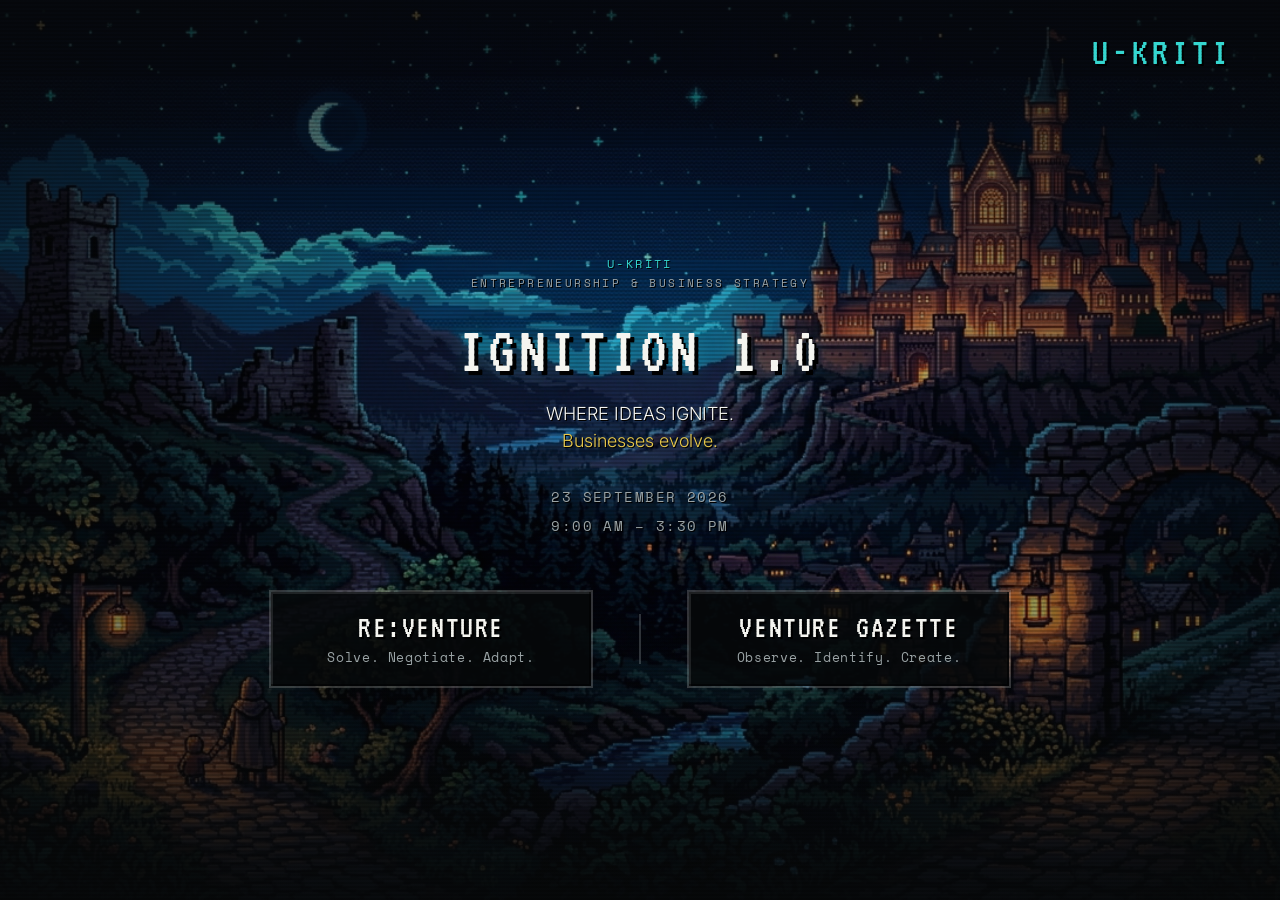
==== index.html @ 5719fa26 "Initial commit - IGNITION 1.0 Pixel Art Landing Page & Event Experiences" ====
<!DOCTYPE html>
<html lang="en">
<head>
  <meta charset="UTF-8">
  <meta name="viewport" content="width=device-width, initial-scale=1.0">
  <title>IGNITION 1.0 | U-KRITI</title>
  <link rel="preconnect" href="https://fonts.googleapis.com">
  <link rel="preconnect" href="https://fonts.gstatic.com" crossorigin>
  <link href="https://fonts.googleapis.com/css2?family=Inter:wght@300;400;500;600&family=Space+Mono:wght@400;700&family=VT323&display=swap" rel="stylesheet">
  <link rel="stylesheet" href="styles.css?v=20260916">
  <style>
    /* Critical Full-Bleed & Layout Safeguards */
    html, body { margin: 0; padding: 0; width: 100vw; overflow-x: hidden; }
    .split-container { width: 100vw !important; height: 100vh !important; position: fixed !important; top: 0 !important; left: 0 !important; display: flex !important; }
    .panel { width: 50% !important; height: 100% !important; position: relative !important; overflow: hidden !important; }
    .bg-image {
      position: absolute !important;
      top: 0 !important;
      width: 100vw !important;
      height: 100vh !important;
      background-image: url('assets/images/pixel-art-desktop.jpg') !important;
      background-size: cover !important;
      background-position: center center !important;
      background-repeat: no-repeat !important;
    }
    .left-panel .bg-image { left: 0 !important; }
    .right-panel .bg-image { left: -50vw !important; }
    @media (max-width: 767px) {
      .bg-image { background-image: url('assets/images/pixel-art-mobile.jpg') !important; }
    }
    .main-title { font-size: clamp(2.2rem, 5.5vw, 4.2rem) !important; max-width: 95vw !important; word-break: break-word !important; }
    .events-container { max-width: 100vw !important; box-sizing: border-box !important; padding: 0 1rem !important; }
    .event-choice { max-width: 320px !important; transform: none !important; margin: 0 !important; }
    .event-choice:hover { transform: translateY(-4px) !important; }
  </style>
</head>
<body>
  
  <!-- SPLIT SCREEN BACKGROUND -->
  <div class="split-container fade-in-bg">
    <div class="panel left-panel">
      <div class="bg-image"></div>
    </div>
    <div class="panel right-panel">
      <div class="bg-image"></div>
    </div>
    <div class="vignette-overlay"></div>
  </div>

  <!-- UI LAYER -->
  <div class="ui-layer">
    
    <!-- NAVIGATION -->
    <header class="navbar fade-in-nav">
      <!-- Empty spacer so space-between pushes the logo to the right -->
      <div></div>
      
      <div class="logo-container">
        U-KRITI
      </div>
    </header>

    <!-- MAIN HERO CONTENT -->
    <main class="main-content">
      <div class="hero-info">
        <div class="overline fade-in-info">
          <span class="brand">U-KRITI</span><br>
          <span class="desc">ENTREPRENEURSHIP & BUSINESS STRATEGY</span>
        </div>
        
        <h1 class="main-title fade-in-title">IGNITION 1.0</h1>
        
        <div class="tagline fade-in-info">
          <span class="tag-primary">WHERE IDEAS IGNITE.</span><br>
          <span class="tag-secondary">Businesses evolve.</span>
        </div>
        
        <div class="datetime fade-in-info">
          <span class="date">23 SEPTEMBER 2026</span>
          <span class="time">9:00 AM – 3:30 PM</span>
        </div>
      </div>

      <!-- EVENT CHOICES -->
      <div class="events-container fade-in-choices">
        <a href="reventure.html" class="event-choice re-venture">
          <div class="choice-content">
            <h2 class="choice-title">RE:VENTURE</h2>
            <p class="choice-desc">Solve. Negotiate. Adapt.</p>
          </div>
          <div class="hover-accent"></div>
        </a>
        
        <div class="event-separator"></div>
        
        <a href="venturegazette.html" class="event-choice venture-gazette">
          <div class="choice-content">
            <h2 class="choice-title">VENTURE GAZETTE</h2>
            <p class="choice-desc">Observe. Identify. Create.</p>
          </div>
          <div class="hover-accent"></div>
        </a>
      </div>
    </main>

    <!-- SUBTLE PIXEL UI DECORATIONS (Removed) -->
  </div>

  <script src="script.js"></script>
</body>
</html>
---- styles.css ----
/* ==========================================================================
   IGNITION 1.0 - PIXEL ART IMMERSIVE LANDING PAGE
   ========================================================================== */

/* --- CSS VARIABLES --- */
:root {
  /* Restrained Palette */
  --bg-dark: #07090A;
  --bg-deep: #101415;
  --text-light: #F5F5F0;
  --text-muted: #9AA3A5;
  --accent-cyan: #35D6D0;
  --accent-yellow: #E8C84A;
  --accent-orange: #FF6A1A;

  /* Typography */
  --font-primary: 'Inter', sans-serif;
  --font-pixel: 'Space Mono', monospace;
  --font-retro: 'VT323', monospace;
  
  /* Animations */
  --ease-cinematic: cubic-bezier(0.2, 0.8, 0.2, 1);
}

/* --- RESET & BASE --- */
*, *::before, *::after {
  box-sizing: border-box;
  margin: 0;
  padding: 0;
}

body {
  background-color: var(--bg-dark);
  color: var(--text-light);
  font-family: var(--font-primary);
  overflow-x: hidden;
  min-height: 100vh;
  -webkit-font-smoothing: antialiased;
  -moz-osx-font-smoothing: grayscale;
}

a {
  text-decoration: none;
  color: inherit;
}

/* --- SPLIT SCREEN BACKGROUND --- */
.split-container {
  position: fixed;
  top: 0;
  left: 0;
  width: 100vw;
  height: 100vh;
  display: flex;
  z-index: -1;
  opacity: 0;
  animation: fadeInBg 0.3s var(--ease-cinematic) forwards;
}

.panel {
  width: 50%;
  height: 100%;
  position: relative;
  overflow: hidden;
  transition: transform 1.5s cubic-bezier(0.7, 0, 0.2, 1);
}

.split-container.doors-open .left-panel { transform: translateX(-100%); }
.split-container.doors-open .right-panel { transform: translateX(100%); }

.bg-image {
  position: absolute;
  top: 0;
  width: 100vw;
  height: 100vh;
  /* Ensure the user provided image is used and path is correct */
  background-image: url('assets/images/pixel-art-desktop.jpg'), linear-gradient(var(--bg-deep), var(--bg-dark));
  background-size: cover;
  background-position: center center;
  background-repeat: no-repeat;
  /* Keep pixel art crisp */
  image-rendering: pixelated;
  background-color: var(--bg-dark);
}

/* Fallback for better rendering if it's not a tiny image */
@supports (image-rendering: -webkit-optimize-contrast) {
  .bg-image {
    image-rendering: -webkit-optimize-contrast;
  }
}

.left-panel .bg-image {
  left: 0;
}

.right-panel .bg-image {
  left: -50vw;
}

/* Darkening overlay for readability without destroying art */
.vignette-overlay {
  position: absolute;
  top: 0;
  left: 0;
  width: 100vw;
  height: 100vh;
  background: radial-gradient(circle at center, rgba(7, 9, 10, 0.1) 0%, rgba(7, 9, 10, 0.7) 100%),
              linear-gradient(to bottom, rgba(7, 9, 10, 0.6) 0%, rgba(7, 9, 10, 0) 30%, rgba(7, 9, 10, 0) 70%, rgba(7, 9, 10, 0.9) 100%);
  pointer-events: none;
}

/* Unique Retro Scanline Pattern */
.vignette-overlay::after {
  content: "";
  position: absolute;
  top: 0;
  left: 0;
  width: 100vw;
  height: 100vh;
  background: linear-gradient(rgba(18, 16, 16, 0) 50%, rgba(0, 0, 0, 0.3) 50%);
  background-size: 100% 4px;
  pointer-events: none;
  z-index: 2;
  opacity: 0.6;
}

/* --- UI LAYER --- */
.ui-layer {
  position: relative;
  z-index: 10;
  min-height: 100vh;
  display: flex;
  flex-direction: column;
  transition: opacity 0.8s ease, transform 0.8s ease;
  animation: crtFlicker 6s infinite;
}

@keyframes crtFlicker {
  0% { opacity: 0.98; }
  5% { opacity: 0.92; }
  10% { opacity: 0.99; }
  15% { opacity: 1; }
  100% { opacity: 1; }
}

.ui-layer.fade-out { 
  opacity: 0; 
  transform: scale(1.05); 
  pointer-events: none; 
}

/* --- NAVIGATION --- */
.navbar {
  display: flex;
  justify-content: space-between;
  align-items: center;
  padding: 2.5rem 4rem;
  opacity: 0;
  animation: fadeInInfo 0.4s 0.7s var(--ease-cinematic) forwards;
}

.logo-container {
  font-family: var(--font-retro);
  font-size: 2.5rem;
  color: var(--accent-cyan);
  text-shadow: 2px 2px 0 #000;
  letter-spacing: 0.1em;
}

.logo-container .logo {
  max-width: 125px;
  height: auto;
  display: block;
}

.nav-links {
  display: flex;
  gap: 2.5rem;
  align-items: center;
}

.nav-item {
  font-family: var(--font-pixel);
  font-size: 0.85rem;
  letter-spacing: 0.1em;
  color: var(--text-muted);
  text-transform: uppercase;
  transition: color 0.2s steps(2);
  text-shadow: 1px 1px 0 #000;
}

.nav-item:hover {
  color: var(--accent-yellow);
}

.btn-register {
  font-family: var(--font-retro);
  font-size: 1.2rem;
  letter-spacing: 0.1em;
  color: var(--text-light);
  padding: 0.5rem 1.5rem;
  position: relative;
  background: rgba(7, 9, 10, 0.4);
  /* Pixel art border using box-shadow */
  box-shadow: 
    inset -2px -2px 0px rgba(0,0,0,0.5),
    inset 2px 2px 0px rgba(255,255,255,0.2),
    0 0 0 2px var(--text-muted);
  transition: all 0.2s steps(2);
  text-transform: uppercase;
}

.btn-register:hover {
  color: var(--accent-orange);
  background: rgba(255, 106, 26, 0.1);
  box-shadow: 
    inset -2px -2px 0px rgba(0,0,0,0.5),
    inset 2px 2px 0px rgba(255,255,255,0.2),
    0 0 0 2px var(--accent-orange);
  transform: translateY(2px);
}

.mobile-menu-toggle {
  display: none;
  flex-direction: column;
  gap: 4px;
  cursor: pointer;
  padding: 0.5rem;
}

.pixel-bar {
  width: 24px;
  height: 4px; /* Chunkier for pixel feel */
  background-color: var(--text-light);
}

/* --- MAIN HERO CONTENT --- */
.main-content {
  flex: 1;
  display: flex;
  flex-direction: column;
  align-items: center;
  justify-content: center;
  text-align: center;
  padding: 2rem 1rem 6rem 1rem;
}

.hero-info {
  margin-bottom: 3.5rem;
}

.overline {
  font-family: var(--font-pixel);
  font-size: 0.75rem;
  letter-spacing: 0.2em;
  color: var(--accent-cyan);
  margin-bottom: 1.5rem;
  line-height: 1.6;
  text-shadow: 1px 1px 0 #000;
}

.overline .desc {
  color: var(--text-muted);
  font-size: 0.7rem;
}

.main-title {
  font-family: var(--font-retro);
  font-weight: 400;
  font-size: clamp(2.5rem, 6.5vw, 4.8rem);
  letter-spacing: 0.05em;
  margin-bottom: 1rem;
  color: var(--text-light);
  text-transform: uppercase;
  text-shadow: 4px 4px 0 #000, 0 0 20px rgba(53,214,208,0.3);
  line-height: 1;
  max-width: 100%;
  word-break: break-word;
  
  opacity: 0;
  animation: fadeInTitle 0.4s 0.3s var(--ease-cinematic) forwards;
}

.tagline {
  font-family: var(--font-primary);
  font-size: 1.125rem;
  font-weight: 300;
  line-height: 1.5;
  margin-bottom: 2rem;
  color: var(--text-light);
  text-shadow: 1px 1px 0 #000;
}

.tagline .tag-secondary {
  color: var(--accent-yellow);
}

.datetime {
  font-family: var(--font-pixel);
  font-size: 0.9rem;
  letter-spacing: 0.1em;
  color: var(--text-muted);
  display: flex;
  flex-direction: column;
  gap: 0.5rem;
  text-shadow: 1px 1px 0 #000;
}

/* Default hidden state for info */
.fade-in-info {
  opacity: 0;
  animation: fadeInInfo 0.4s 0.7s var(--ease-cinematic) forwards;
}

/* --- EVENT CHOICES --- */
.events-container {
  display: flex;
  align-items: center;
  justify-content: center;
  gap: 2rem;
  width: 100%;
  max-width: 100%;
  padding: 0 1rem;
  box-sizing: border-box;
  opacity: 0;
  animation: fadeInChoices 0.4s 0.5s var(--ease-cinematic) forwards;
}

.event-choice {
  position: relative;
  display: flex;
  flex-direction: column;
  align-items: center;
  padding: 1.2rem 1.8rem;
  cursor: pointer;
  background: rgba(7, 9, 10, 0.85);
  box-shadow: 
    inset -2px -2px 0px rgba(0,0,0,0.5),
    inset 2px 2px 0px rgba(255,255,255,0.1),
    0 0 0 2px rgba(245, 245, 240, 0.2);
  transition: all 0.2s ease;
  max-width: 320px;
  width: 100%;
  box-sizing: border-box;
}

.choice-content {
  position: relative;
  z-index: 2;
  text-align: center;
}

.choice-title {
  font-family: var(--font-retro);
  font-weight: 400;
  font-size: 2.2rem;
  letter-spacing: 0.05em;
  color: var(--text-light);
  margin-bottom: 0.3rem;
  transition: color 0.2s steps(2);
  text-shadow: 2px 2px 0 #000;
  white-space: nowrap;
}

.choice-desc {
  font-family: var(--font-pixel);
  font-size: 0.8rem;
  color: var(--text-muted);
  letter-spacing: 0.05em;
  transition: color 0.2s steps(2);
}

/* Separator between events */
.event-separator {
  width: 2px;
  height: 50px;
  background-color: rgba(154, 163, 165, 0.3);
  flex-shrink: 0;
}

/* Hover Effects */
.event-choice:hover {
  background: rgba(16, 20, 21, 0.9);
}

.event-choice.re-venture:hover {
  transform: translateY(-4px);
  box-shadow: 
    inset -2px -2px 0px rgba(0,0,0,0.5),
    inset 2px 2px 0px rgba(53, 214, 208, 0.2),
    0 0 0 2px var(--accent-cyan);
}
.event-choice.re-venture:hover .choice-title {
  color: var(--accent-cyan);
}

.event-choice.venture-gazette:hover {
  transform: translateY(-4px);
  box-shadow: 
    inset -2px -2px 0px rgba(0,0,0,0.5),
    inset 2px 2px 0px rgba(232, 200, 74, 0.2),
    0 0 0 2px var(--accent-yellow);
}
.event-choice.venture-gazette:hover .choice-title {
  color: var(--accent-yellow);
}

/* --- PIXEL DECORATIONS --- */
.pixel-decors {
  position: absolute;
  top: 0;
  left: 0;
  width: 100%;
  height: 100%;
  pointer-events: none;
  z-index: 10;
}

.decor {
  position: absolute;
  width: 6px;
  height: 6px;
  background-color: var(--text-muted);
  opacity: 0.4;
  box-shadow: 2px 2px 0 #000;
}

.decor.top-left { top: 2rem; left: 2rem; }
.decor.top-right { top: 2rem; right: 2rem; }
.decor.bottom-left { bottom: 2rem; left: 2rem; }
.decor.bottom-right { bottom: 2rem; right: 2rem; }


/* --- KEYFRAMES --- */
@keyframes fadeInBg {
  from { opacity: 0; }
  to { opacity: 1; }
}

@keyframes fadeInTitle {
  from { opacity: 0; transform: translateY(10px); }
  to { opacity: 1; transform: translateY(0); }
}

@keyframes fadeInChoices {
  from { opacity: 0; transform: translateY(15px); }
  to { opacity: 1; transform: translateY(0); }
}

@keyframes fadeInInfo {
  from { opacity: 0; }
  to { opacity: 1; }
}


/* --- RESPONSIVE DESIGN --- */

/* Laptop / Smaller Desktop */
@media (max-width: 1365px) {
  .navbar {
    padding: 2rem 3rem;
  }
  .events-container {
    gap: 3rem;
  }
  .choice-title {
    font-size: 2rem;
  }
}

/* Tablet */
@media (max-width: 1023px) {
  .navbar {
    padding: 1.5rem 2rem;
  }
  
  .nav-links {
    gap: 1.5rem;
  }

  .nav-item {
    font-size: 0.75rem;
  }

  .events-container {
    flex-direction: column;
    gap: 2rem;
  }

  .event-separator {
    width: 60px;
    height: 4px;
  }

  .main-content {
    padding: 1rem;
  }
}

/* Mobile */
@media (max-width: 767px) {
  /* Logo */
  .logo-container {
    font-size: 2rem;
  }

  .navbar {
    padding: 1.5rem;
  }

  .nav-links {
    display: none; 
  }

  .mobile-menu-toggle {
    display: flex;
  }

  .hero-info {
    margin-bottom: 2.5rem;
  }

  .main-title {
    font-size: 3.5rem;
    margin-bottom: 1rem;
  }

  .tagline {
    font-size: 1rem;
  }

  .events-container {
    gap: 1.5rem;
  }

  .event-choice {
    padding: 1rem;
    width: 100%;
    max-width: 320px;
  }

  .choice-title {
    font-size: 1.75rem;
  }

  .choice-desc {
    font-size: 0.7rem;
  }

  .event-choice.re-venture,
  .event-choice.venture-gazette {
    transform: none !important;
  }

  .event-choice.re-venture:hover,
  .event-choice.venture-gazette:hover {
    transform: translateY(-4px) !important;
  }

  .bg-image {
    background-image: url('assets/images/pixel-art-mobile.jpg');
    background-position: center center; 
  }
  
  .pixel-decors {
    display: none; 
  }
}

.nav-links.mobile-active {
  display: flex;
  flex-direction: column;
  position: absolute;
  top: 70px;
  left: 0;
  width: 100%;
  background: rgba(7, 9, 10, 0.95);
  backdrop-filter: blur(10px);
  padding: 2rem;
  align-items: center;
  border-bottom: 2px solid rgba(245, 245, 240, 0.1);
  z-index: 100;
  animation: fadeInInfo 0.3s ease;
}

/* --- ANIMATED PIXEL DUST --- */
.pixel-dust { position: absolute; background-color: var(--accent-cyan); pointer-events: none; animation: floatUp linear infinite; z-index: 5; box-shadow: 0 0 4px var(--accent-cyan); opacity: 0; }
@keyframes floatUp { 0% { transform: translate(0, 0); opacity: 0; } 20% { opacity: 0.6; } 80% { opacity: 0.6; } 100% { transform: translate(30px, -200px); opacity: 0; } }
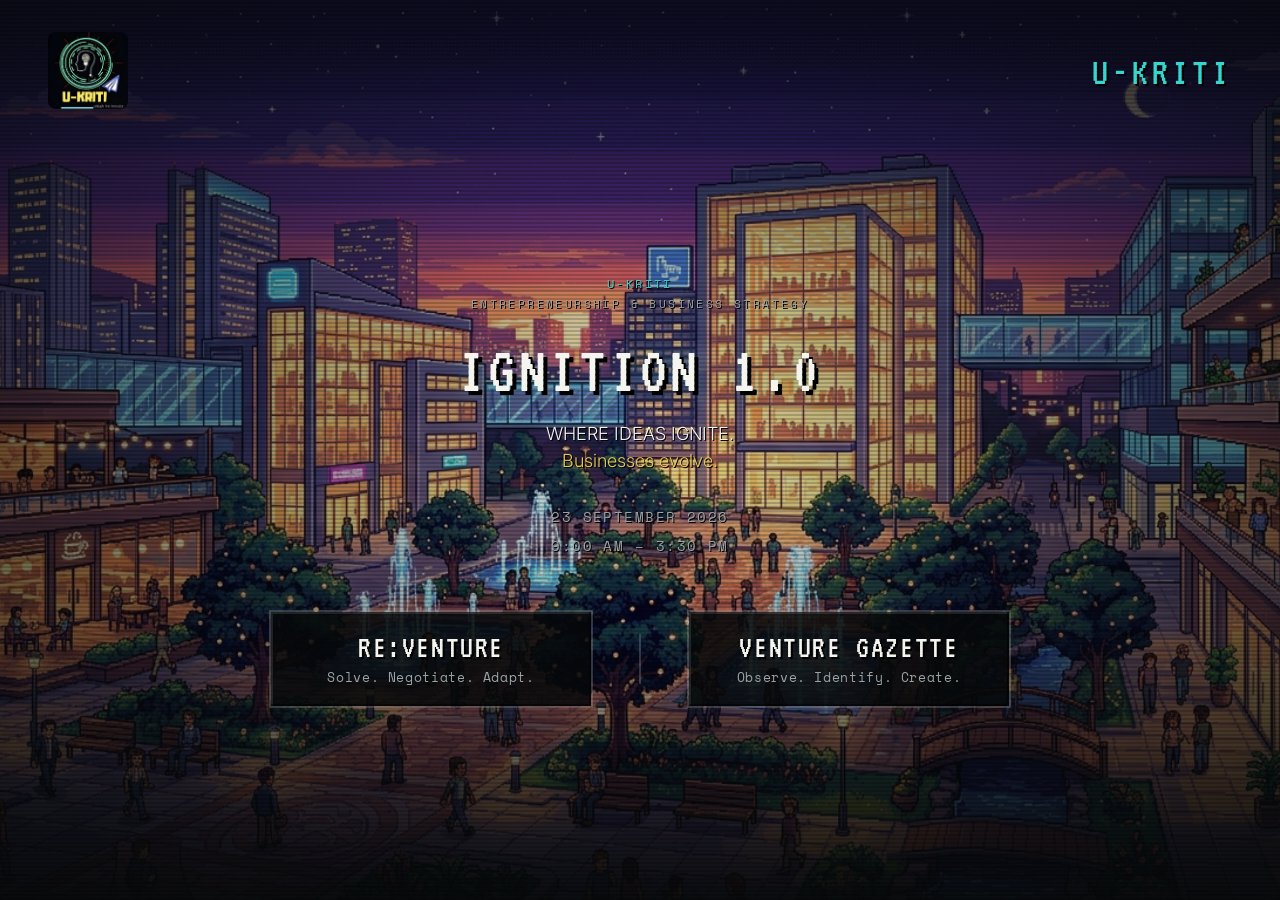
==== commit 9469423a: "Add official U-Kriti logo image to the top-left corner of all pages" ====
--- a/index.html
+++ b/index.html
@@ -52,8 +52,10 @@
     
     <!-- NAVIGATION -->
     <header class="navbar fade-in-nav">
-      <!-- Empty spacer so space-between pushes the logo to the right -->
-      <div></div>
+      <!-- U-Kriti Logo -->
+      <div class="top-left-logo">
+        <img src="assets/images/ukriti-logo.png" alt="U-Kriti Logo" style="width: 80px; height: auto; border-radius: 8px;">
+      </div>
       
       <div class="logo-container">
         U-KRITI
--- a/styles.css
+++ b/styles.css
@@ -588,3 +588,7 @@
 .pixel-dust { position: absolute; background-color: var(--accent-cyan); pointer-events: none; animation: floatUp linear infinite; z-index: 5; box-shadow: 0 0 4px var(--accent-cyan); opacity: 0; }
 @keyframes floatUp { 0% { transform: translate(0, 0); opacity: 0; } 20% { opacity: 0.6; } 80% { opacity: 0.6; } 100% { transform: translate(30px, -200px); opacity: 0; } }
 
+
+/* Added by JS for transitions */
+.fade-out { opacity: 0 !important; transition: opacity 0.5s ease; pointer-events: none; }
+
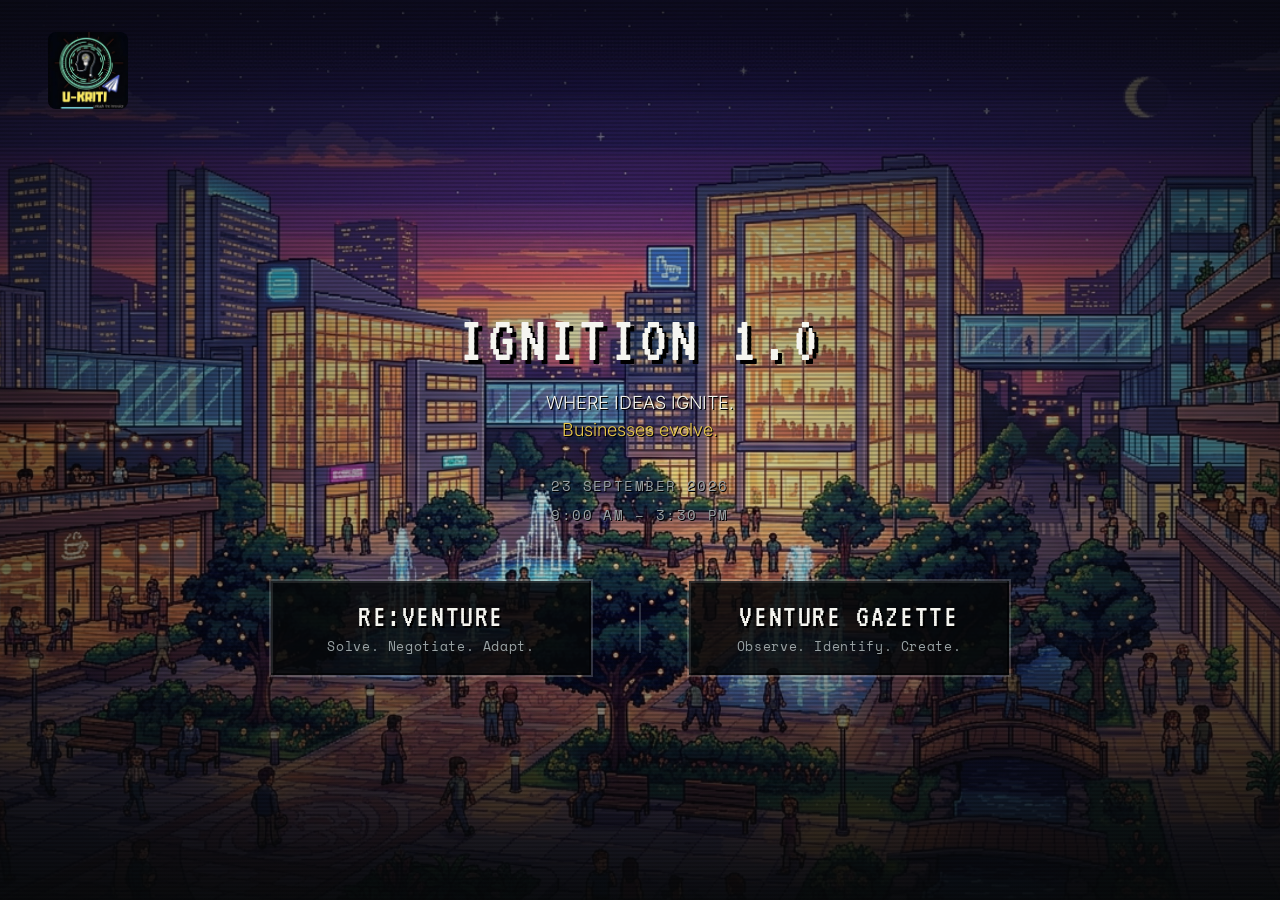
==== commit bddb91fd: "Remove duplicate text U-KRITI logo from navbar and the overline text from hero section on main hub" ====
--- a/index.html
+++ b/index.html
@@ -56,20 +56,11 @@
       <div class="top-left-logo">
         <img src="assets/images/ukriti-logo.png" alt="U-Kriti Logo" style="width: 80px; height: auto; border-radius: 8px;">
       </div>
-      
-      <div class="logo-container">
-        U-KRITI
-      </div>
     </header>
 
     <!-- MAIN HERO CONTENT -->
     <main class="main-content">
       <div class="hero-info">
-        <div class="overline fade-in-info">
-          <span class="brand">U-KRITI</span><br>
-          <span class="desc">ENTREPRENEURSHIP & BUSINESS STRATEGY</span>
-        </div>
-        
         <h1 class="main-title fade-in-title">IGNITION 1.0</h1>
         
         <div class="tagline fade-in-info">
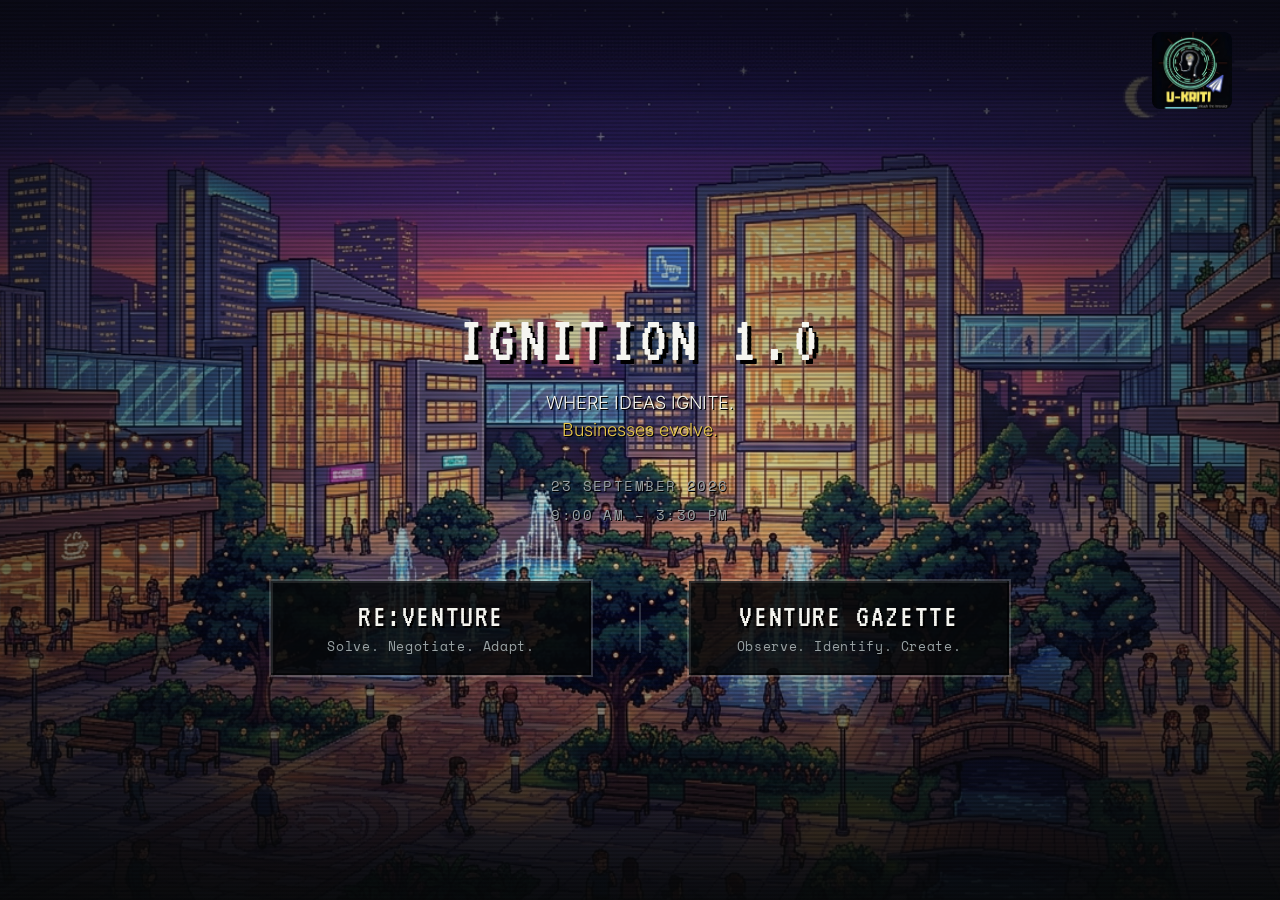
==== commit 10aae1e4: "Move official U-Kriti logo to the top-right corner across all pages" ====
--- a/index.html
+++ b/index.html
@@ -52,8 +52,10 @@
     
     <!-- NAVIGATION -->
     <header class="navbar fade-in-nav">
+      <!-- Spacer to push logo to the right -->
+      <div></div>
       <!-- U-Kriti Logo -->
-      <div class="top-left-logo">
+      <div class="top-right-logo">
         <img src="assets/images/ukriti-logo.png" alt="U-Kriti Logo" style="width: 80px; height: auto; border-radius: 8px;">
       </div>
     </header>
